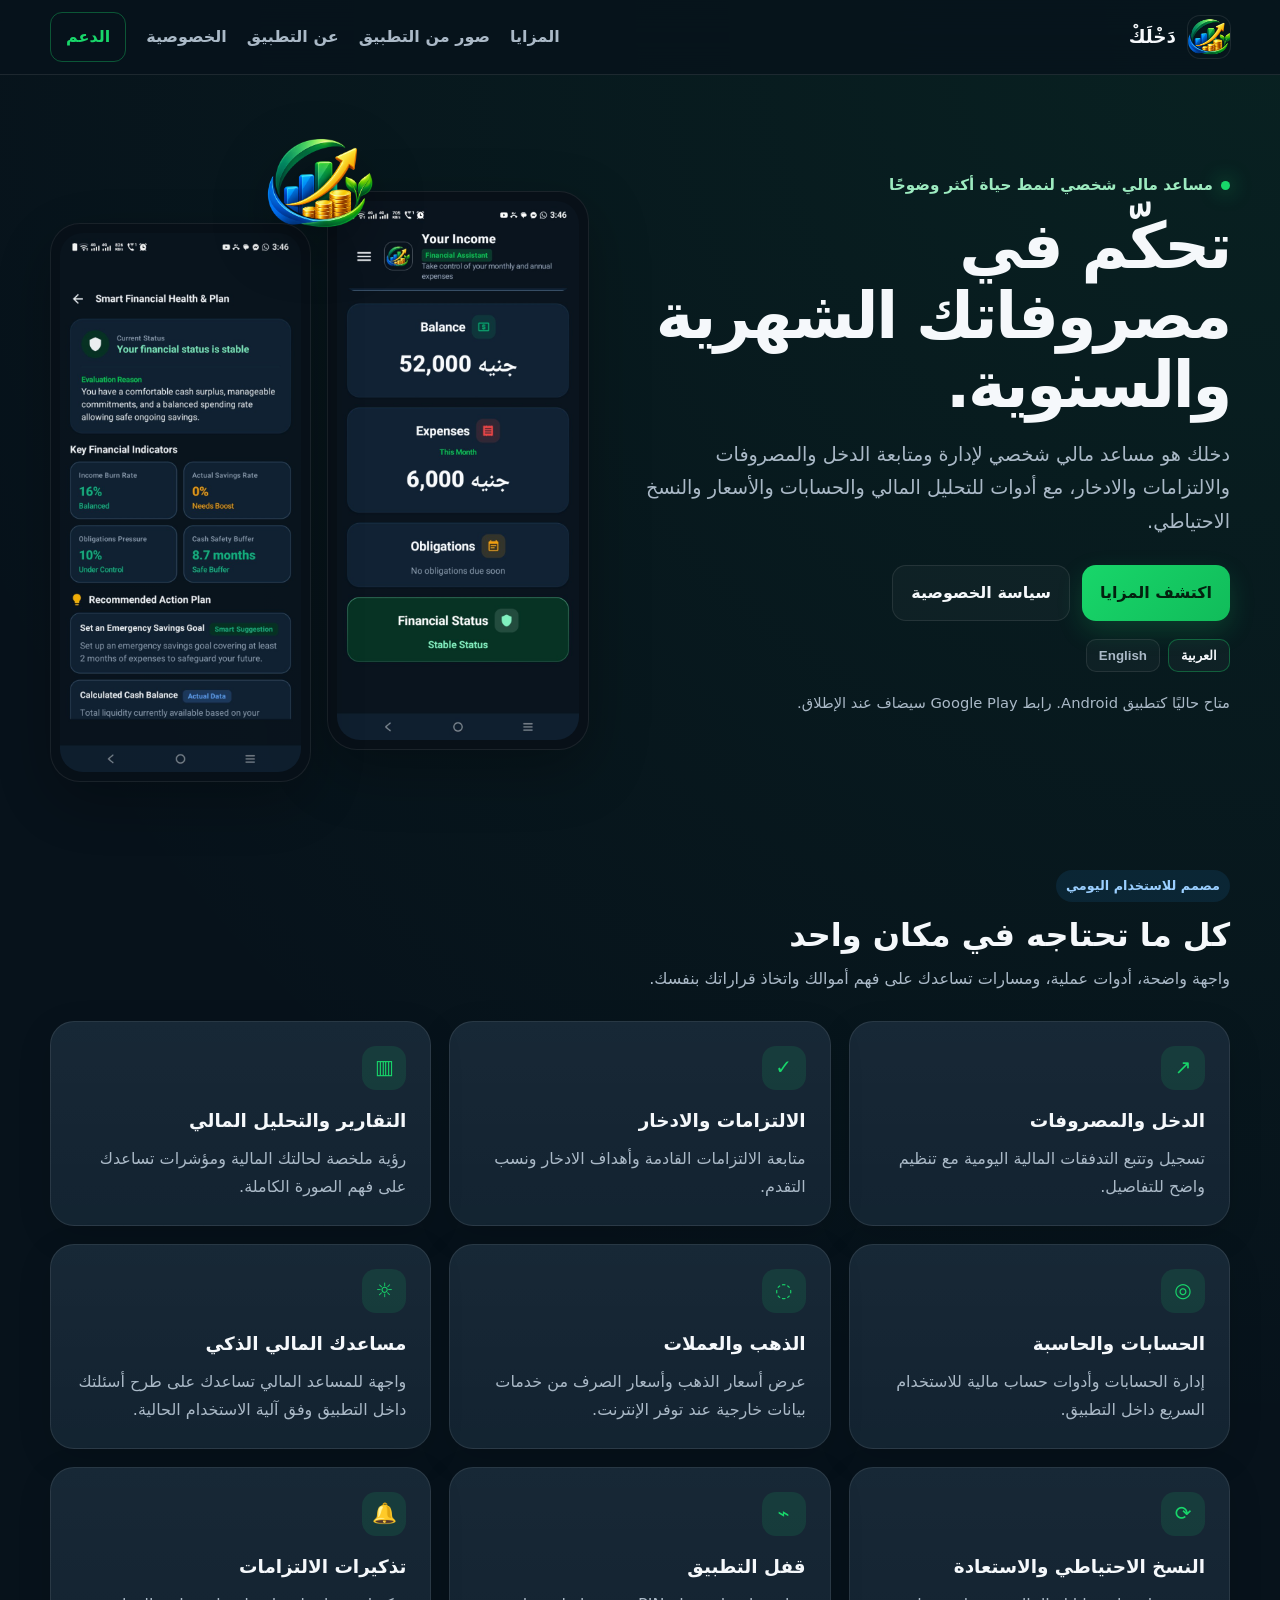
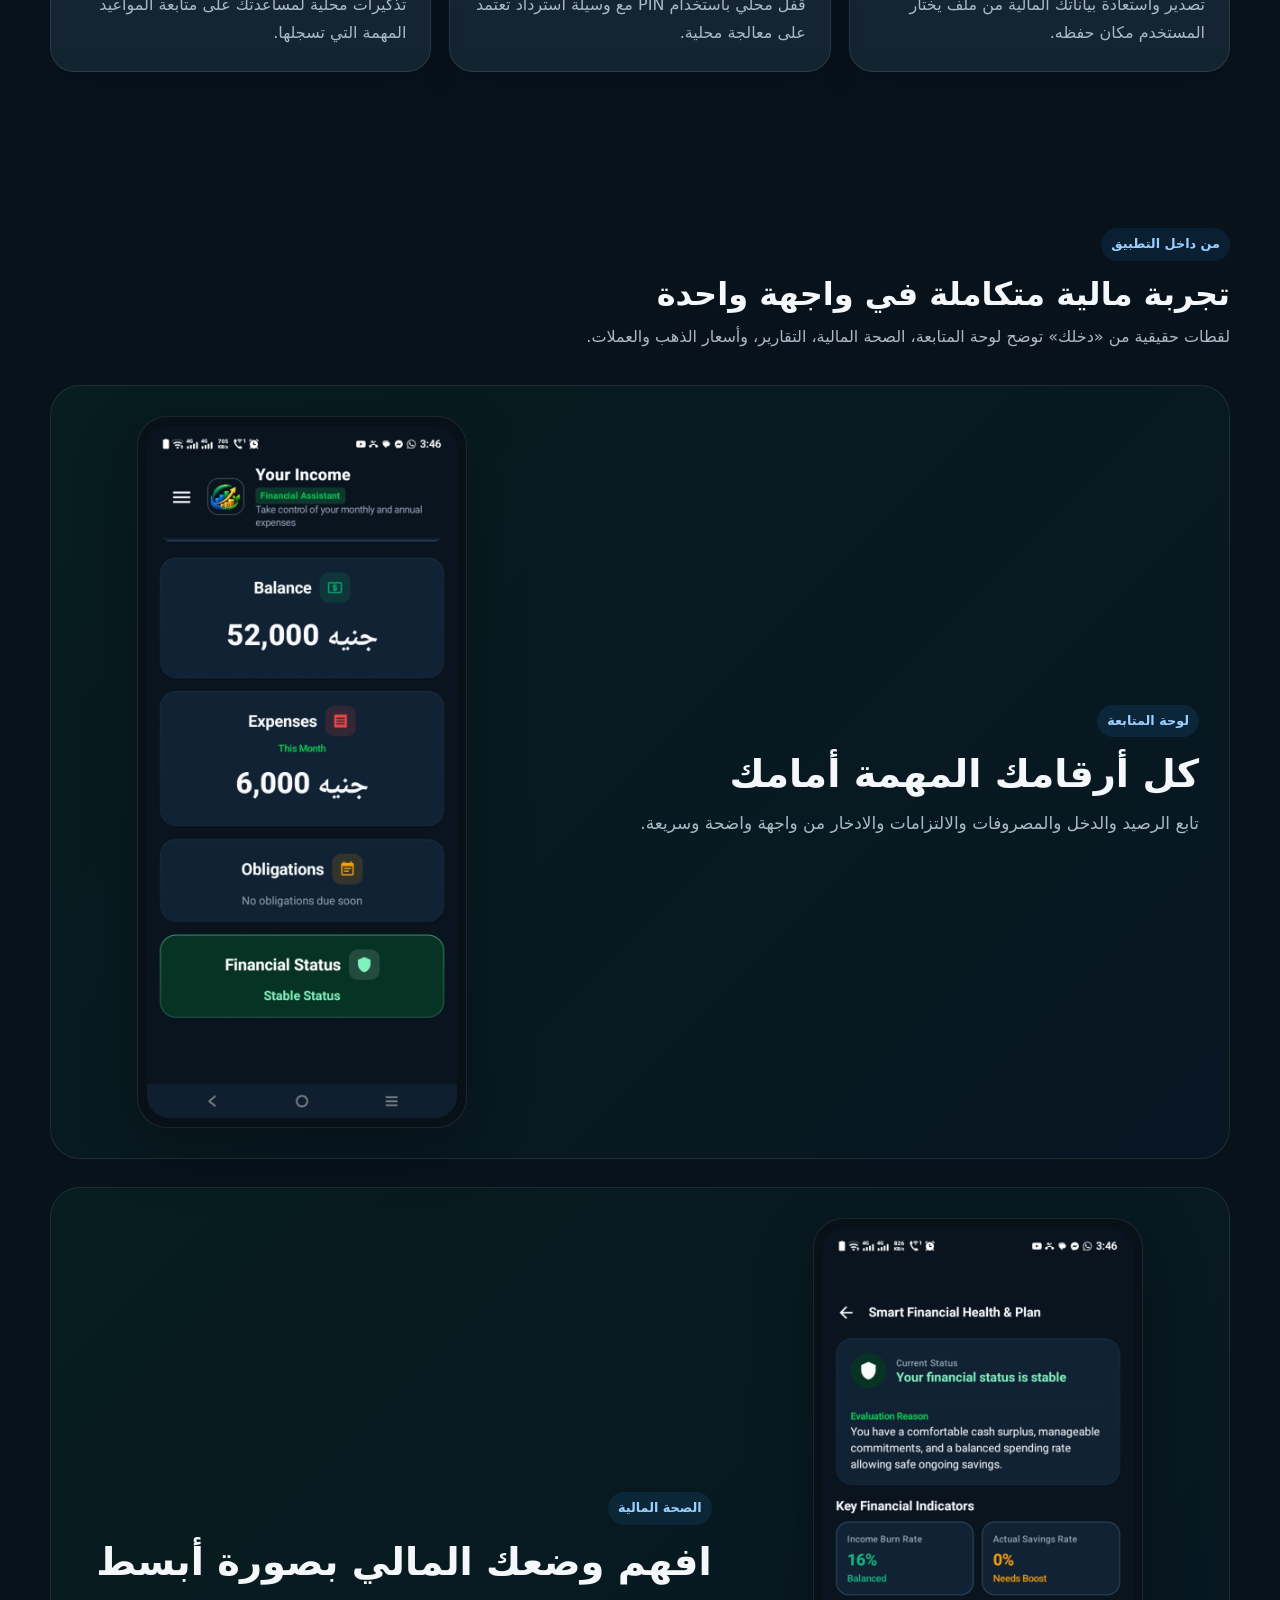
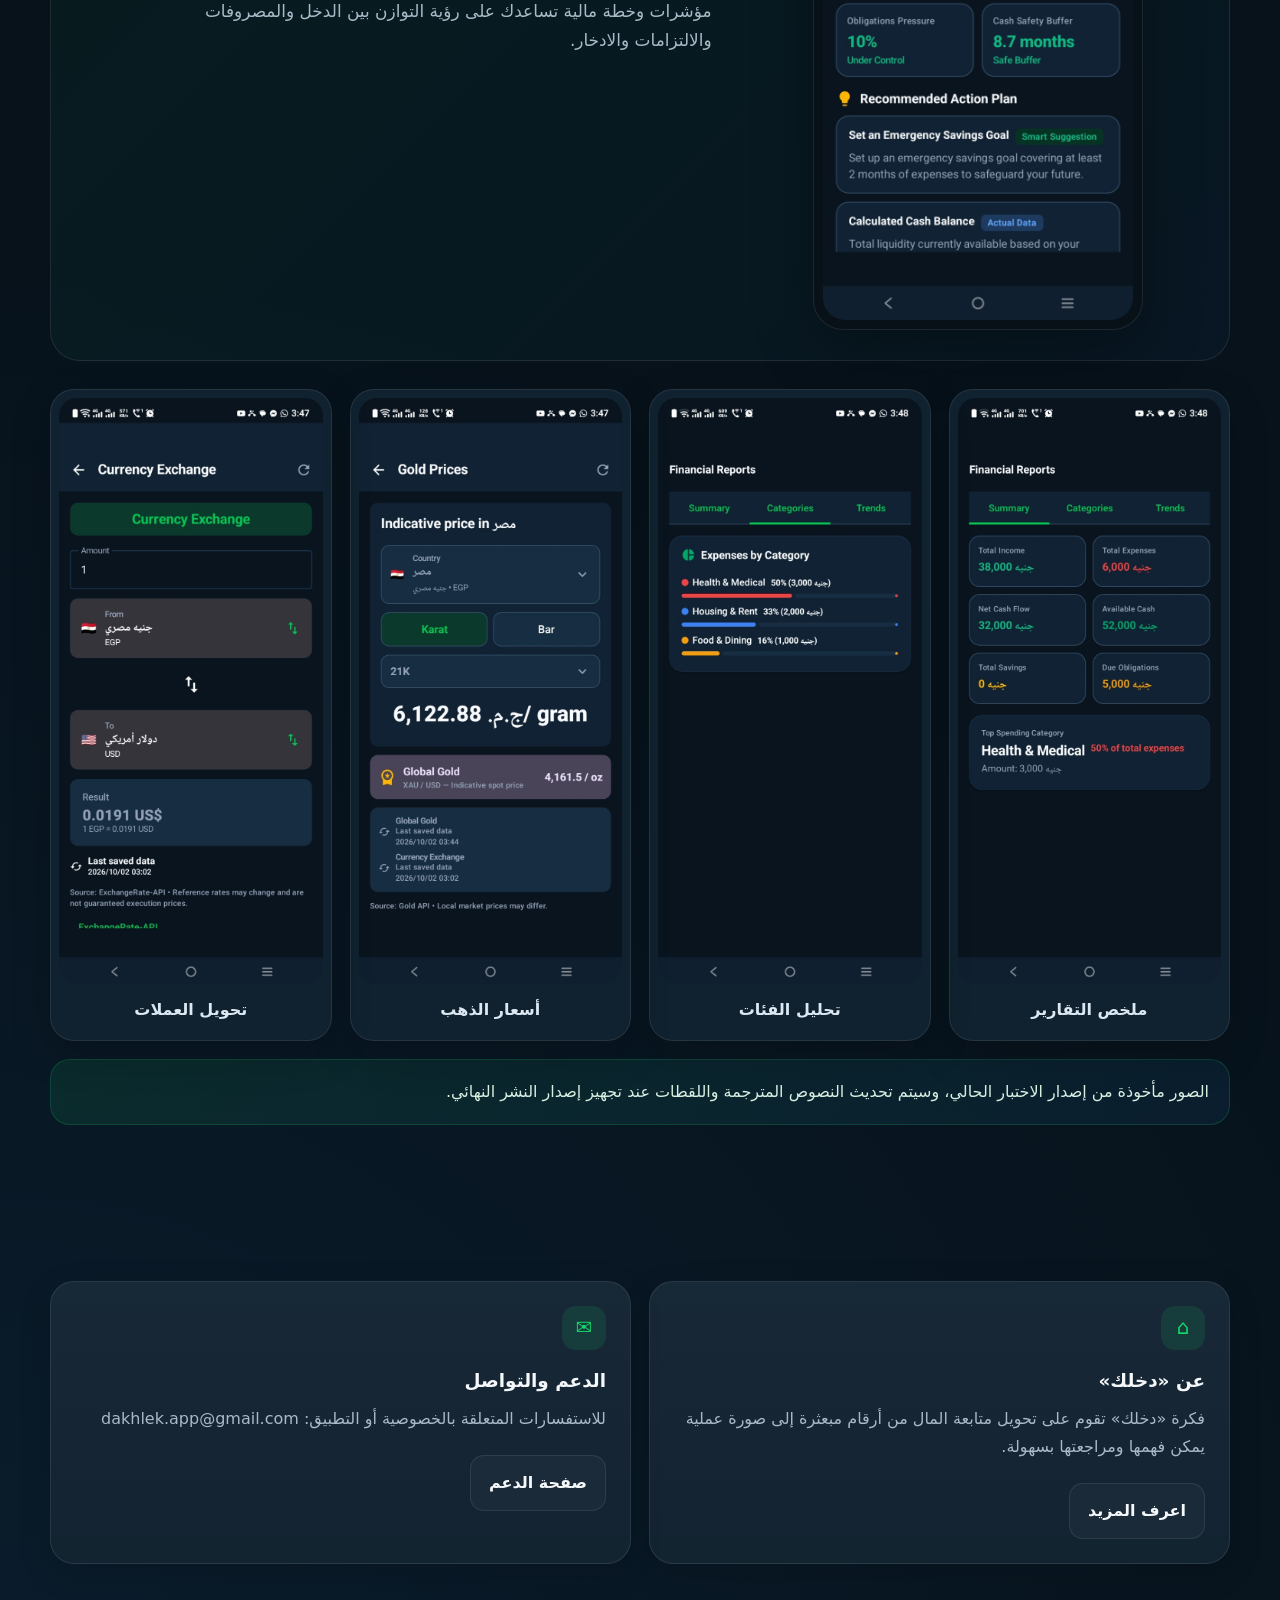
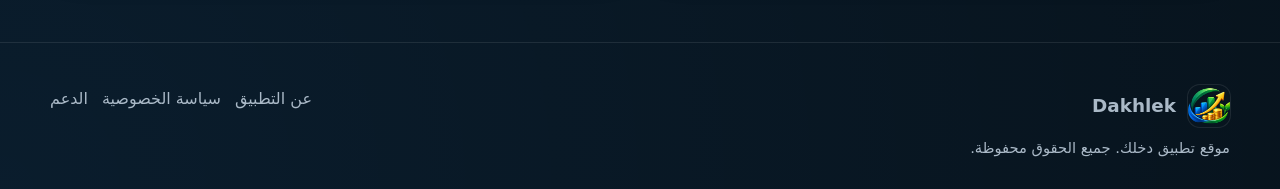
==== index.html @ 6d38b098 "Add files via upload" ====
<!doctype html>
<html lang="ar" dir="rtl">
<head>
<meta charset="utf-8">
<meta name="viewport" content="width=device-width, initial-scale=1">
<meta name="description" content="دخلك — مساعد مالي شخصي لإدارة الدخل والمصروفات والالتزامات والادخار والمتابعة المالية.">
<title>دخلك | إدارة مصروفاتك ودخلك بوضوح</title>
<link rel="stylesheet" href="styles.css">
</head>
<body>
<header class="nav">
  <div class="container nav-inner">
    <a class="brand" href="index.html"><img src="assets/logo.png" alt="شعار دخلك"><span>دَخْلَكْ</span></a>
    <nav class="nav-links">
      <a href="#features"><span data-lang="ar">المزايا</span><span data-lang="en" hidden>Features</span></a>
      <a href="#screens"><span data-lang="ar">صور من التطبيق</span><span data-lang="en" hidden>Screenshots</span></a>
      <a href="about.html"><span data-lang="ar">عن التطبيق</span><span data-lang="en" hidden>About</span></a>
      <a href="privacy.html"><span data-lang="ar">الخصوصية</span><span data-lang="en" hidden>Privacy</span></a>
      <a href="support.html" class="nav-cta"><span data-lang="ar">الدعم</span><span data-lang="en" hidden>Support</span></a>
    </nav>
  </div>
</header>

<main>
<section class="hero">
  <div class="container hero-grid">
    <div>
      <div class="eyebrow"><span class="dot"></span><span data-lang="ar">مساعد مالي شخصي لنمط حياة أكثر وضوحًا</span><span data-lang="en" hidden>Personal finance for clearer everyday decisions</span></div>
      <h1 data-lang="ar">تحكّم في مصروفاتك الشهرية والسنوية.</h1>
      <h1 data-lang="en" hidden>Take control of your income and spending.</h1>
      <p class="lead" data-lang="ar">دخلك هو مساعد مالي شخصي لإدارة ومتابعة الدخل والمصروفات والالتزامات والادخار، مع أدوات للتحليل المالي والحسابات والأسعار والنسخ الاحتياطي.</p>
      <p class="lead" data-lang="en" hidden>Dakhlek is a personal finance companion for managing income, expenses, obligations and savings, with financial insights, calculators, market data and backup tools.</p>
      <div class="actions">
        <a class="btn btn-primary" href="#features"><span data-lang="ar">اكتشف المزايا</span><span data-lang="en" hidden>Explore features</span></a>
        <a class="btn btn-ghost" href="privacy.html"><span data-lang="ar">سياسة الخصوصية</span><span data-lang="en" hidden>Privacy Policy</span></a>
      </div>
      <div class="lang-switch" aria-label="Language switcher">
        <button class="lang-btn" data-set-lang="ar" onclick="setLang('ar')">العربية</button>
        <button class="lang-btn" data-set-lang="en" onclick="setLang('en')">English</button>
      </div>
      <p class="small" style="margin-top:18px"><span data-lang="ar">متاح حاليًا كتطبيق Android. رابط Google Play سيضاف عند الإطلاق.</span><span data-lang="en" hidden>Available as an Android app. The Google Play link will be added at launch.</span></p>
    </div>
    <div class="hero-visual hero-showcase" aria-label="لقطات من التطبيق">
      <div class="hero-logo-mark"><img src="assets/logo.png" alt="شعار تطبيق دخلك"></div>
      <div class="phone phone-main"><img src="assets/dashboard.jpg" alt="الواجهة الرئيسية لتطبيق دخلك"></div>
      <div class="phone small"><img src="assets/financial-health.jpg" alt="الصحة والخطة المالية الذكية في تطبيق دخلك"></div>
    </div>
  </div>
</section>

<section class="section" id="features">
  <div class="container">
    <span class="tag"><span data-lang="ar">مصمم للاستخدام اليومي</span><span data-lang="en" hidden>Built for everyday use</span></span>
    <h2 class="section-title" style="margin-top:14px"><span data-lang="ar">كل ما تحتاجه في مكان واحد</span><span data-lang="en" hidden>Everything you need in one place</span></h2>
    <p class="section-lead"><span data-lang="ar">واجهة واضحة، أدوات عملية، ومسارات تساعدك على فهم أموالك واتخاذ قراراتك بنفسك.</span><span data-lang="en" hidden>A clear interface and practical tools that help you understand your finances and make your own decisions.</span></p>
    <div class="grid-3">
      <article class="card"><div class="icon">↗</div><h3><span data-lang="ar">الدخل والمصروفات</span><span data-lang="en" hidden>Income & expenses</span></h3><p><span data-lang="ar">تسجيل وتتبع التدفقات المالية اليومية مع تنظيم واضح للتفاصيل.</span><span data-lang="en" hidden>Track daily inflows and outflows with clear, structured details.</span></p></article>
      <article class="card"><div class="icon">✓</div><h3><span data-lang="ar">الالتزامات والادخار</span><span data-lang="en" hidden>Obligations & savings</span></h3><p><span data-lang="ar">متابعة الالتزامات القادمة وأهداف الادخار ونسب التقدم.</span><span data-lang="en" hidden>Monitor upcoming obligations and savings goals with progress tracking.</span></p></article>
      <article class="card"><div class="icon">▥</div><h3><span data-lang="ar">التقارير والتحليل المالي</span><span data-lang="en" hidden>Reports & financial analysis</span></h3><p><span data-lang="ar">رؤية ملخصة لحالتك المالية ومؤشرات تساعدك على فهم الصورة الكاملة.</span><span data-lang="en" hidden>See a concise view of your financial status and key indicators.</span></p></article>
      <article class="card"><div class="icon">◎</div><h3><span data-lang="ar">الحسابات والحاسبة</span><span data-lang="en" hidden>Accounts & calculator</span></h3><p><span data-lang="ar">إدارة الحسابات وأدوات حساب مالية للاستخدام السريع داخل التطبيق.</span><span data-lang="en" hidden>Manage accounts and use practical financial calculators inside the app.</span></p></article>
      <article class="card"><div class="icon">◌</div><h3><span data-lang="ar">الذهب والعملات</span><span data-lang="en" hidden>Gold & currencies</span></h3><p><span data-lang="ar">عرض أسعار الذهب وأسعار الصرف من خدمات بيانات خارجية عند توفر الإنترنت.</span><span data-lang="en" hidden>View gold prices and exchange rates from external market-data services when online.</span></p></article>
      <article class="card"><div class="icon">☼</div><h3><span data-lang="ar">مساعدك المالي الذكي</span><span data-lang="en" hidden>Financial coach</span></h3><p><span data-lang="ar">واجهة للمساعد المالي تساعدك على طرح أسئلتك داخل التطبيق وفق آلية الاستخدام الحالية.</span><span data-lang="en" hidden>A dedicated financial-assistant interface for asking questions within the app.</span></p></article>
      <article class="card"><div class="icon">⟳</div><h3><span data-lang="ar">النسخ الاحتياطي والاستعادة</span><span data-lang="en" hidden>Backup & restore</span></h3><p><span data-lang="ar">تصدير واستعادة بياناتك المالية من ملف يختار المستخدم مكان حفظه.</span><span data-lang="en" hidden>Export and restore your financial data from a user-selected backup file.</span></p></article>
      <article class="card"><div class="icon">⌁</div><h3><span data-lang="ar">قفل التطبيق</span><span data-lang="en" hidden>App lock</span></h3><p><span data-lang="ar">قفل محلي باستخدام PIN مع وسيلة استرداد تعتمد على معالجة محلية.</span><span data-lang="en" hidden>Local PIN protection with locally processed recovery information.</span></p></article>
      <article class="card"><div class="icon">🔔</div><h3><span data-lang="ar">تذكيرات الالتزامات</span><span data-lang="en" hidden>Obligation reminders</span></h3><p><span data-lang="ar">تذكيرات محلية لمساعدتك على متابعة المواعيد المهمة التي تسجلها.</span><span data-lang="en" hidden>Local reminders for important dates you enter.</span></p></article>
    </div>
  </div>
</section>

<section class="section" id="screens">
  <div class="container">
    <span class="tag"><span data-lang="ar">من داخل التطبيق</span><span data-lang="en" hidden>Inside the app</span></span>
    <h2 class="section-title" style="margin-top:14px"><span data-lang="ar">تجربة مالية متكاملة في واجهة واحدة</span><span data-lang="en" hidden>A complete financial experience in one app</span></h2>
    <p class="section-lead"><span data-lang="ar">لقطات حقيقية من «دخلك» توضح لوحة المتابعة، الصحة المالية، التقارير، وأسعار الذهب والعملات.</span><span data-lang="en" hidden>Real Dakhlek screenshots showing the dashboard, financial health, reports, gold prices and currency exchange.</span></p>

    <div class="feature-showcase">
      <article class="showcase-row">
        <div class="showcase-copy"><span class="tag"><span data-lang="ar">لوحة المتابعة</span><span data-lang="en" hidden>Dashboard</span></span><h3><span data-lang="ar">كل أرقامك المهمة أمامك</span><span data-lang="en" hidden>Your key numbers at a glance</span></h3><p><span data-lang="ar">تابع الرصيد والدخل والمصروفات والالتزامات والادخار من واجهة واضحة وسريعة.</span><span data-lang="en" hidden>Track balance, income, expenses, obligations and savings from a clear, fast dashboard.</span></p></div>
        <figure class="app-shot"><img src="assets/dashboard.jpg" alt="لوحة المتابعة في تطبيق دخلك" loading="lazy"></figure>
      </article>

      <article class="showcase-row reverse">
        <div class="showcase-copy"><span class="tag"><span data-lang="ar">الصحة المالية</span><span data-lang="en" hidden>Financial health</span></span><h3><span data-lang="ar">افهم وضعك المالي بصورة أبسط</span><span data-lang="en" hidden>Understand your financial position</span></h3><p><span data-lang="ar">مؤشرات وخطة مالية تساعدك على رؤية التوازن بين الدخل والمصروفات والالتزامات والادخار.</span><span data-lang="en" hidden>Indicators and a financial plan help you see the balance between income, spending, obligations and savings.</span></p></div>
        <figure class="app-shot"><img src="assets/financial-health.jpg" alt="الصحة والخطة المالية الذكية" loading="lazy"></figure>
      </article>
    </div>

    <div class="screens-grid">
      <figure class="screen-card"><img src="assets/reports-summary.jpg" alt="ملخص التقارير المالية" loading="lazy"><figcaption><span data-lang="ar">ملخص التقارير</span><span data-lang="en" hidden>Reports summary</span></figcaption></figure>
      <figure class="screen-card"><img src="assets/reports-categories.jpg" alt="تحليل المصروفات حسب الفئات" loading="lazy"><figcaption><span data-lang="ar">تحليل الفئات</span><span data-lang="en" hidden>Category analysis</span></figcaption></figure>
      <figure class="screen-card"><img src="assets/gold-prices.jpg" alt="أسعار الذهب داخل تطبيق دخلك" loading="lazy"><figcaption><span data-lang="ar">أسعار الذهب</span><span data-lang="en" hidden>Gold prices</span></figcaption></figure>
      <figure class="screen-card"><img src="assets/currency-exchange.jpg" alt="تحويل العملات داخل تطبيق دخلك" loading="lazy"><figcaption><span data-lang="ar">تحويل العملات</span><span data-lang="en" hidden>Currency exchange</span></figcaption></figure>
    </div>

    <div class="note" style="margin-top:18px"><span data-lang="ar">الصور مأخوذة من إصدار الاختبار الحالي، وسيتم تحديث النصوص المترجمة واللقطات عند تجهيز إصدار النشر النهائي.</span><span data-lang="en" hidden>Screenshots are from the current test build. Translated text and screenshots will be refreshed for the final release.</span></div>
  </div>
</section>

<section class="section">
  <div class="container grid-2">
    <article class="card"><div class="icon">⌂</div><h3><span data-lang="ar">عن «دخلك»</span><span data-lang="en" hidden>About Dakhlek</span></h3><p><span data-lang="ar">فكرة «دخلك» تقوم على تحويل متابعة المال من أرقام مبعثرة إلى صورة عملية يمكن فهمها ومراجعتها بسهولة.</span><span data-lang="en" hidden>Dakhlek is designed to turn scattered financial entries into a practical picture that is easier to understand and review.</span></p><div class="actions"><a class="btn btn-ghost" href="about.html"><span data-lang="ar">اعرف المزيد</span><span data-lang="en" hidden>Learn more</span></a></div></article>
    <article class="card"><div class="icon">✉</div><h3><span data-lang="ar">الدعم والتواصل</span><span data-lang="en" hidden>Support & contact</span></h3><p><span data-lang="ar">للاستفسارات المتعلقة بالخصوصية أو التطبيق: dakhlek.app@gmail.com</span><span data-lang="en" hidden>For app or privacy inquiries: dakhlek.app@gmail.com</span></p><div class="actions"><a class="btn btn-ghost" href="support.html"><span data-lang="ar">صفحة الدعم</span><span data-lang="en" hidden>Support page</span></a></div></article>
  </div>
</section>
</main>

<footer class="footer">
  <div class="container footer-grid">
    <div>
      <div class="brand"><img src="assets/logo.png" alt="شعار دخلك"><span>Dakhlek</span></div>
      <p class="small" style="margin:8px 0 0"><span data-lang="ar">موقع تطبيق دخلك. جميع الحقوق محفوظة.</span><span data-lang="en" hidden>Dakhlek app website. All rights reserved.</span></p>
    </div>
    <div class="footer-links">
      <a href="about.html"><span data-lang="ar">عن التطبيق</span><span data-lang="en" hidden>About</span></a>
      <a href="privacy.html"><span data-lang="ar">سياسة الخصوصية</span><span data-lang="en" hidden>Privacy Policy</span></a>
      <a href="support.html"><span data-lang="ar">الدعم</span><span data-lang="en" hidden>Support</span></a>
    </div>
  </div>
</footer>
<script src="script.js"></script>
</body>
</html>
---- styles.css ----
:root{
  --bg:#07121b;
  --bg-soft:#0d1b27;
  --card:#10212f;
  --card-2:#13293a;
  --text:#f5f8fb;
  --muted:#aab9c7;
  --line:rgba(255,255,255,.09);
  --green:#18d66a;
  --green-dark:#0da451;
  --blue:#2e9cff;
  --shadow:0 20px 60px rgba(0,0,0,.28);
  --radius:24px;
  --max:1180px;
}
*{box-sizing:border-box}
html{scroll-behavior:smooth}
body{margin:0;background:radial-gradient(circle at top right,rgba(24,214,106,.08),transparent 28%),radial-gradient(circle at bottom left,rgba(46,156,255,.08),transparent 30%),var(--bg);color:var(--text);font-family:system-ui,-apple-system,"Segoe UI",Tahoma,Arial,sans-serif;line-height:1.75}
a{color:inherit;text-decoration:none}
img{max-width:100%;display:block}
.container{width:min(var(--max),calc(100% - 40px));margin:auto}
.nav{position:sticky;top:0;z-index:30;backdrop-filter:blur(18px);background:rgba(7,18,27,.78);border-bottom:1px solid var(--line)}
.nav-inner{height:74px;display:flex;align-items:center;justify-content:space-between;gap:18px}
.brand{display:flex;align-items:center;gap:12px;font-weight:800}
.brand img{width:42px;height:42px;border-radius:12px;object-fit:cover;box-shadow:0 0 0 1px var(--line)}
.brand span{font-size:1.15rem}
.nav-links{display:flex;align-items:center;gap:20px;color:var(--muted);font-weight:650}
.nav-links a:hover{color:var(--text)}
.nav-cta{padding:10px 15px;border:1px solid rgba(24,214,106,.35);border-radius:12px;color:var(--green);font-weight:800}
.hero{padding:74px 0 40px}
.hero-grid{display:grid;grid-template-columns:1.05fr .95fr;gap:46px;align-items:center}
.eyebrow{display:inline-flex;gap:8px;align-items:center;color:#9debc0;font-weight:800;font-size:.95rem;margin-bottom:14px}
.dot{width:9px;height:9px;background:var(--green);border-radius:50%;box-shadow:0 0 20px rgba(24,214,106,.75)}
h1{font-size:clamp(2.5rem,5vw,4.8rem);line-height:1.08;margin:0 0 18px;letter-spacing:-.035em}
.lead{font-size:1.2rem;color:var(--muted);max-width:680px;margin:0 0 26px}
.actions{display:flex;flex-wrap:wrap;gap:12px;margin-top:22px}
.btn{display:inline-flex;align-items:center;justify-content:center;padding:13px 18px;border-radius:14px;border:1px solid var(--line);font-weight:800}
.btn-primary{background:linear-gradient(135deg,var(--green),#11bc5a);color:#03210f;border:none;box-shadow:0 10px 26px rgba(24,214,106,.18)}
.btn-ghost{background:rgba(255,255,255,.03);color:var(--text)}
.hero-visual{display:grid;grid-template-columns:1fr 1fr;gap:16px;align-items:end}
.phone{background:#081018;border-radius:30px;padding:9px;box-shadow:var(--shadow);border:1px solid rgba(255,255,255,.08)}
.phone img{border-radius:23px;width:100%;height:100%;object-fit:cover}
.phone.small{transform:translateY(40px);opacity:.95}
.section{padding:78px 0}
.section-title{font-size:2rem;line-height:1.2;margin:0 0 10px}
.section-lead{color:var(--muted);max-width:760px;margin:0 0 28px}
.grid-3{display:grid;grid-template-columns:repeat(3,1fr);gap:18px}
.grid-2{display:grid;grid-template-columns:repeat(2,1fr);gap:18px}
.card{background:linear-gradient(180deg,rgba(255,255,255,.03),rgba(255,255,255,.01)),var(--card);border:1px solid var(--line);border-radius:var(--radius);padding:24px;box-shadow:0 10px 35px rgba(0,0,0,.12)}
.card h3{margin:0 0 8px;font-size:1.15rem}
.card p{margin:0;color:var(--muted)}
.icon{width:44px;height:44px;border-radius:14px;display:grid;place-items:center;background:rgba(24,214,106,.12);color:var(--green);font-size:1.25rem;margin-bottom:15px}
.tag{display:inline-block;padding:5px 10px;border-radius:999px;background:rgba(46,156,255,.1);color:#9bcfff;font-size:.8rem;font-weight:800}
.gallery{display:grid;grid-template-columns:1.1fr .9fr;gap:18px}
.shot{background:#09121a;border-radius:28px;border:1px solid var(--line);padding:10px;box-shadow:var(--shadow)}
.shot img{width:100%;border-radius:22px}
.note{background:linear-gradient(135deg,rgba(24,214,106,.10),rgba(46,156,255,.08));border:1px solid rgba(24,214,106,.18);border-radius:20px;padding:18px 20px;color:#d8efe2}
.footer{padding:42px 0 28px;border-top:1px solid var(--line);color:var(--muted)}
.footer-grid{display:flex;justify-content:space-between;gap:20px;align-items:flex-start}
.footer-links{display:flex;flex-wrap:wrap;gap:14px}
.footer-links a:hover{color:var(--text)}
.lang-switch{display:flex;gap:8px;margin-top:18px}
.lang-btn{cursor:pointer;padding:8px 12px;border-radius:10px;background:rgba(255,255,255,.03);border:1px solid var(--line);color:var(--muted);font-weight:800}
.lang-btn.active{color:var(--text);border-color:rgba(24,214,106,.35)}
[hidden]{display:none!important}
.article{max-width:920px;margin:0 auto;padding:72px 0}
.article h1{font-size:clamp(2.2rem,4vw,3.4rem)}
.article h2{margin-top:38px;font-size:1.45rem}
.article h3{margin-top:28px}
.article p,.article li{color:#d2dde7}
.article .meta{color:var(--muted)}
.article ul{padding-right:22px}
.article a{color:#8adfb0;text-decoration:underline;text-underline-offset:3px}
.kicker{color:#9debc0;font-weight:800}
.faq details{border-bottom:1px solid var(--line);padding:16px 0}
.faq summary{cursor:pointer;font-weight:800}
.small{font-size:.92rem;color:var(--muted)}
@media(max-width:900px){
  .hero-grid,.gallery,.grid-2{grid-template-columns:1fr}
  .hero-visual{max-width:620px;margin:auto}
  .grid-3{grid-template-columns:1fr 1fr}
  .nav-links{display:none}
}
@media(max-width:600px){
  .container{width:min(var(--max),calc(100% - 24px))}
  .hero{padding-top:48px}
  .grid-3{grid-template-columns:1fr}
  .hero-visual{grid-template-columns:1fr 1fr;gap:10px}
  .phone.small{transform:translateY(18px)}
  .footer-grid{flex-direction:column}
}

/* Website showcase refresh — real Dakhlek screenshots */
.hero-showcase{position:relative;padding:34px 0 10px}
.hero-logo-mark{position:absolute;top:-18px;right:50%;transform:translateX(50%);z-index:4;width:118px;filter:drop-shadow(0 18px 28px rgba(0,0,0,.32))}
.hero-logo-mark img{width:100%;height:auto}
.phone-main{transform:translateY(8px)}
.feature-showcase{display:grid;gap:28px;margin-top:34px}
.showcase-row{display:grid;grid-template-columns:1fr .7fr;align-items:center;gap:46px;padding:30px;background:linear-gradient(135deg,rgba(24,214,106,.055),rgba(46,156,255,.035));border:1px solid var(--line);border-radius:30px}
.showcase-row.reverse{grid-template-columns:.7fr 1fr}
.showcase-row.reverse .showcase-copy{order:2}
.showcase-row.reverse .app-shot{order:1}
.showcase-copy h3{font-size:clamp(1.65rem,3vw,2.5rem);line-height:1.2;margin:14px 0 12px}
.showcase-copy p{color:var(--muted);font-size:1.06rem;margin:0;max-width:580px}
.app-shot{margin:0;justify-self:center;width:min(100%,330px);background:#081018;padding:9px;border:1px solid var(--line);border-radius:30px;box-shadow:var(--shadow)}
.app-shot img{border-radius:22px;width:100%;height:auto}
.screens-grid{display:grid;grid-template-columns:repeat(4,1fr);gap:18px;margin-top:28px}
.screen-card{margin:0;background:var(--card);border:1px solid var(--line);border-radius:24px;padding:8px;overflow:hidden;box-shadow:0 14px 40px rgba(0,0,0,.18)}
.screen-card img{width:100%;border-radius:18px;aspect-ratio:9/20;object-fit:cover;object-position:top}
.screen-card figcaption{text-align:center;padding:12px 8px 8px;font-weight:800;color:#dce8f1}
@media(max-width:900px){
  .showcase-row,.showcase-row.reverse{grid-template-columns:1fr;gap:26px}
  .showcase-row.reverse .showcase-copy,.showcase-row.reverse .app-shot{order:initial}
  .screens-grid{grid-template-columns:repeat(2,1fr)}
  .hero-logo-mark{width:92px;top:-8px}
}
@media(max-width:600px){
  .showcase-row{padding:20px;border-radius:24px}
  .screens-grid{grid-template-columns:repeat(2,1fr);gap:10px}
  .screen-card{border-radius:18px;padding:6px}
  .screen-card img{border-radius:13px}
  .screen-card figcaption{font-size:.86rem;padding:9px 4px 5px}
  .hero-logo-mark{width:78px}
}
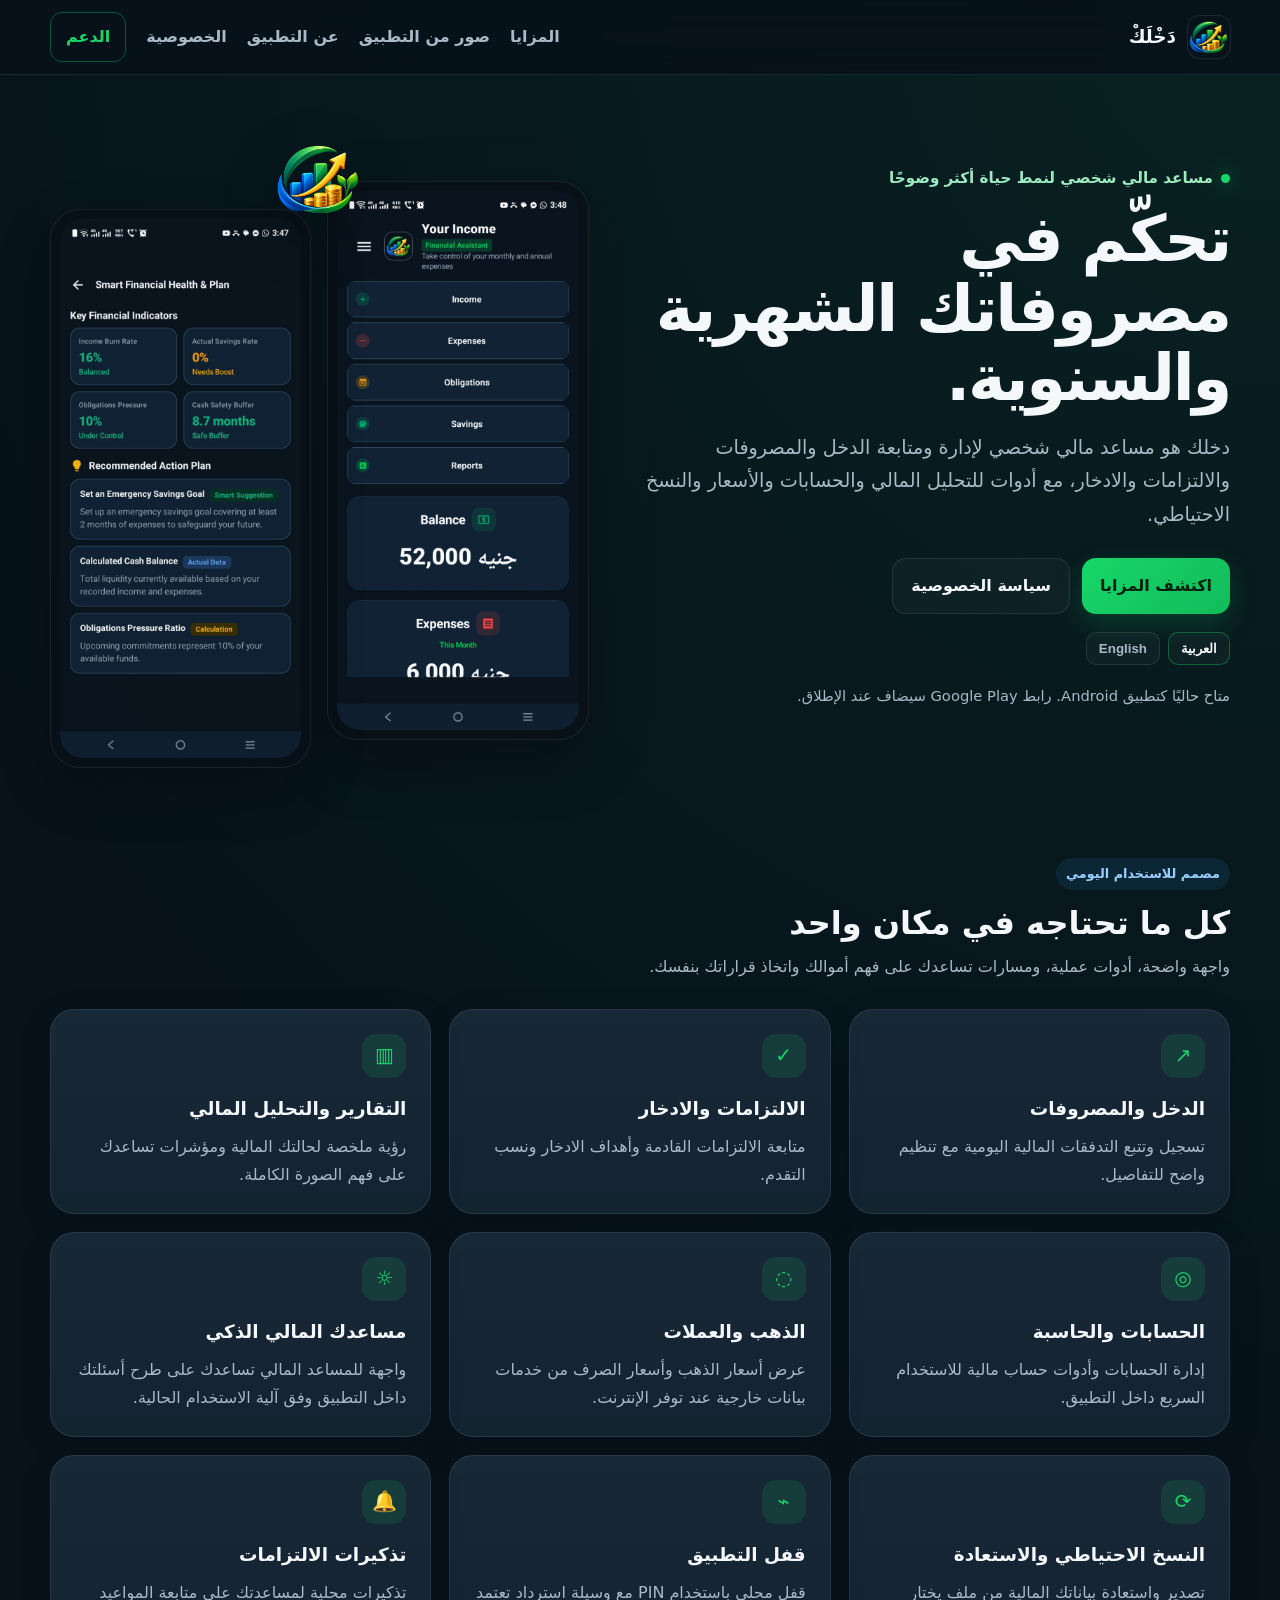
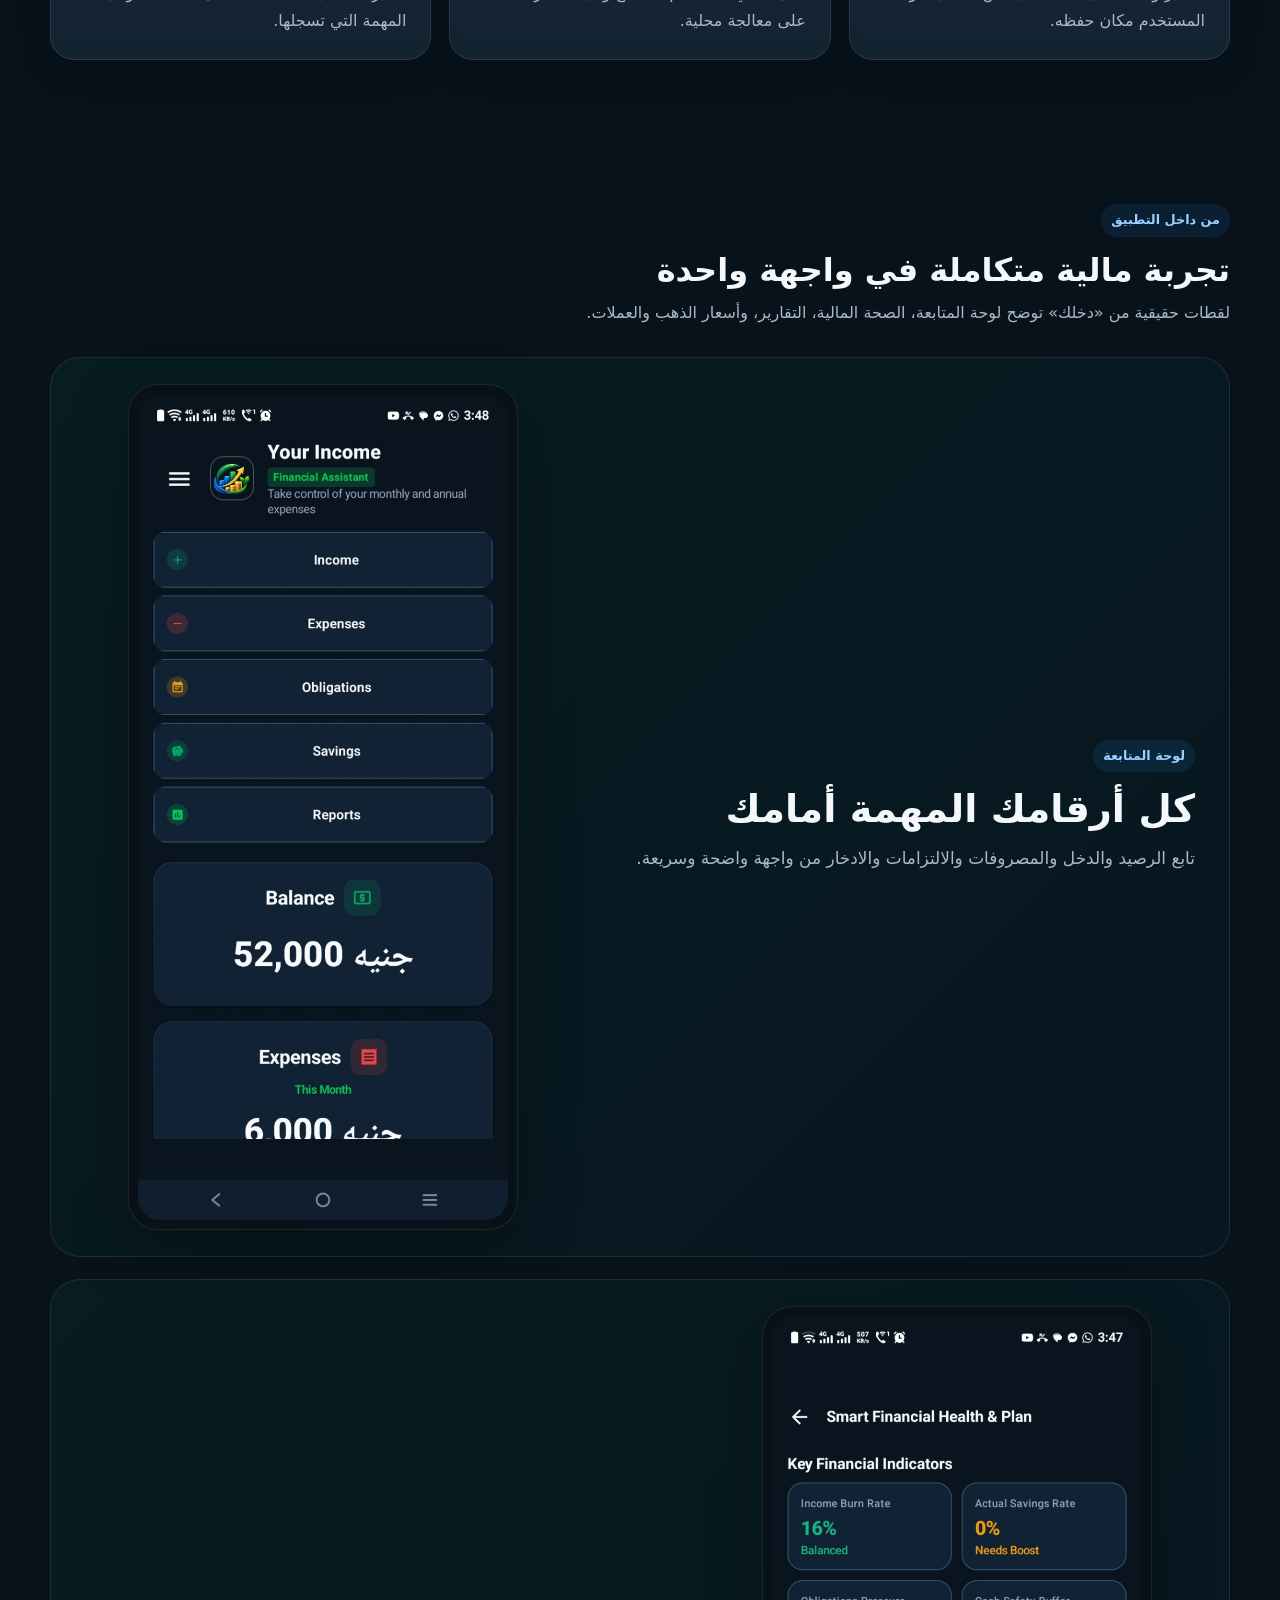
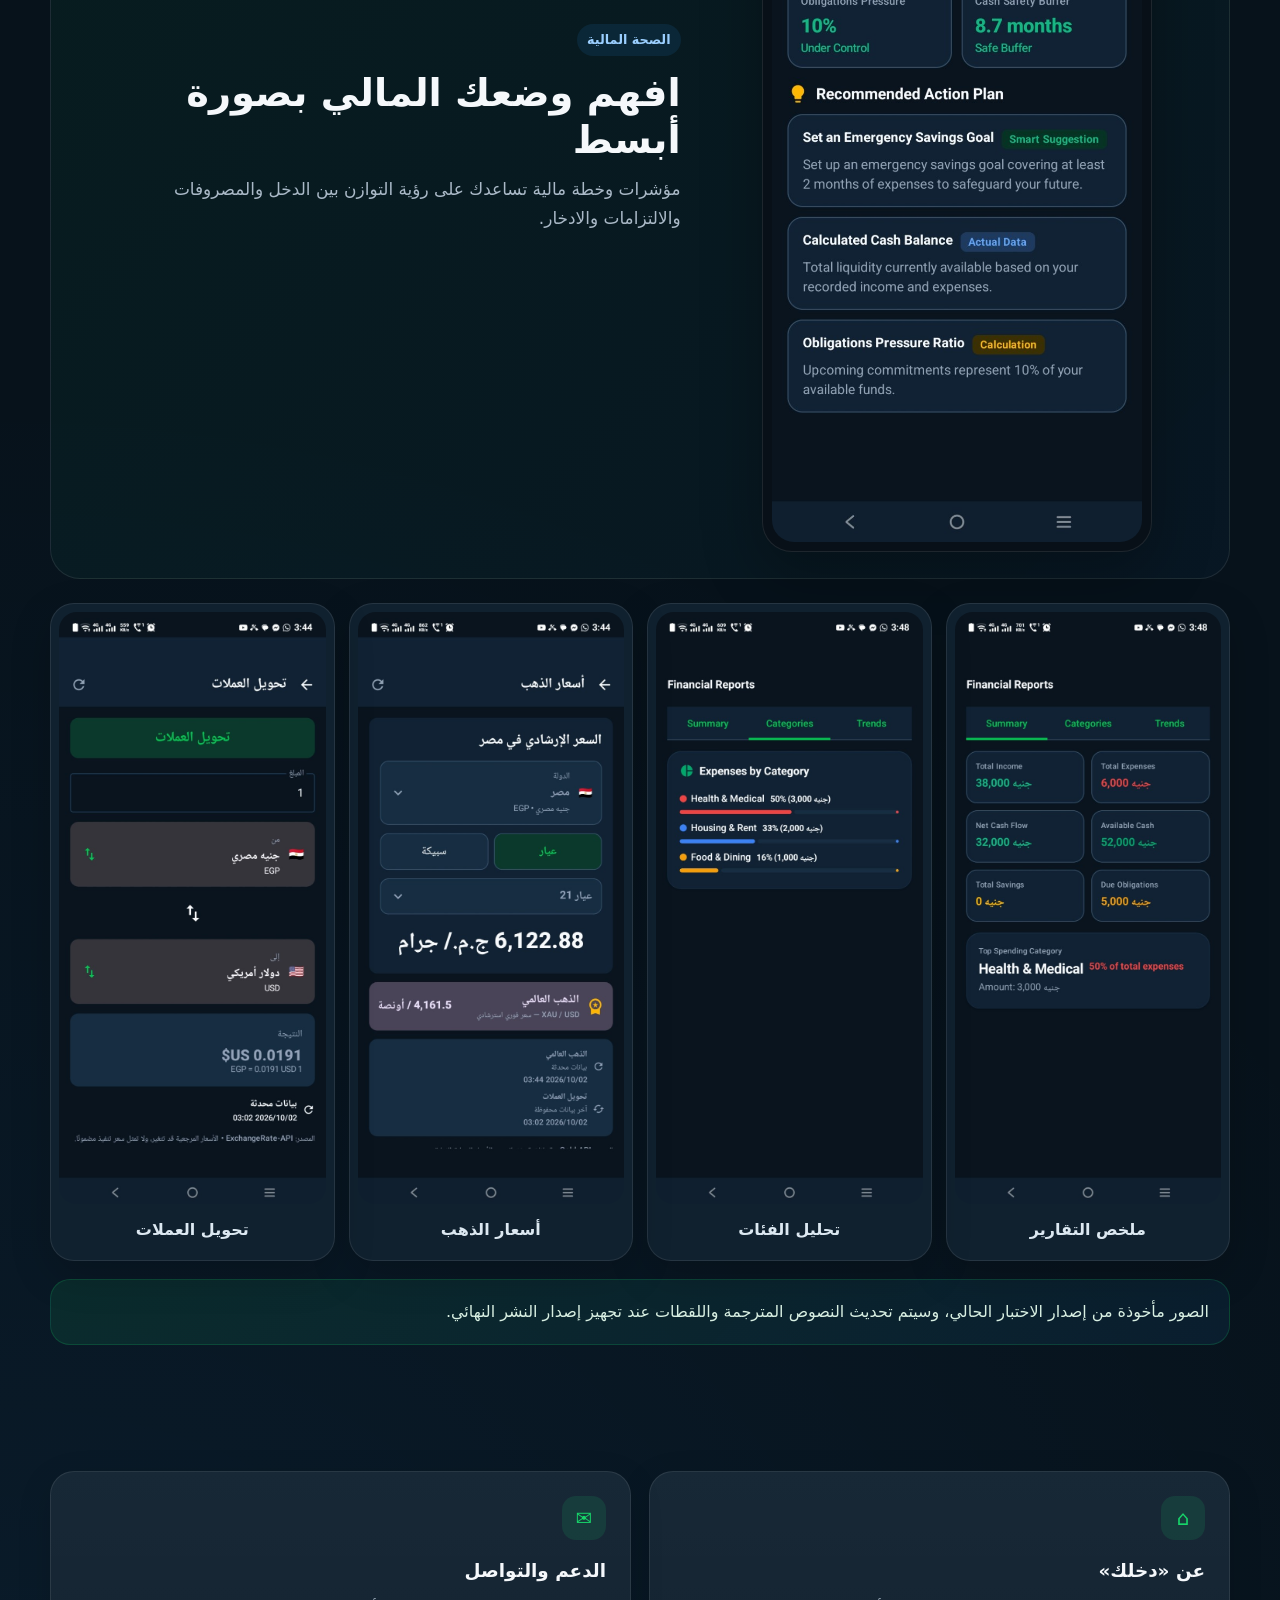
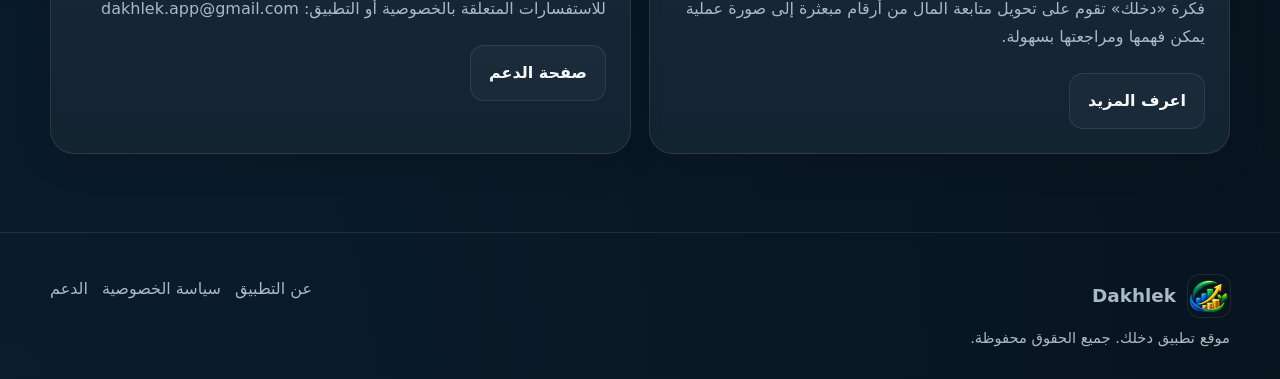
==== commit cfeca6b1: "Update Dakhlek website - final polish" ====
--- a/index.html
+++ b/index.html
@@ -4,14 +4,17 @@
 <meta charset="utf-8">
 <meta name="viewport" content="width=device-width, initial-scale=1">
 <meta name="description" content="دخلك — مساعد مالي شخصي لإدارة الدخل والمصروفات والالتزامات والادخار والمتابعة المالية.">
+<meta name="theme-color" content="#07121b">
 <title>دخلك | إدارة مصروفاتك ودخلك بوضوح</title>
+<link rel="icon" href="assets/logo.png">
 <link rel="stylesheet" href="styles.css">
 </head>
 <body>
 <header class="nav">
   <div class="container nav-inner">
     <a class="brand" href="index.html"><img src="assets/logo.png" alt="شعار دخلك"><span>دَخْلَكْ</span></a>
-    <nav class="nav-links">
+    <button class="menu-toggle" type="button" aria-label="فتح القائمة" aria-expanded="false" aria-controls="site-menu">☰</button>
+    <nav class="nav-links" id="site-menu">
       <a href="#features"><span data-lang="ar">المزايا</span><span data-lang="en" hidden>Features</span></a>
       <a href="#screens"><span data-lang="ar">صور من التطبيق</span><span data-lang="en" hidden>Screenshots</span></a>
       <a href="about.html"><span data-lang="ar">عن التطبيق</span><span data-lang="en" hidden>About</span></a>
@@ -20,7 +23,6 @@
     </nav>
   </div>
 </header>
-
 <main>
 <section class="hero">
   <div class="container hero-grid">
@@ -47,11 +49,10 @@
     </div>
   </div>
 </section>
-
 <section class="section" id="features">
   <div class="container">
     <span class="tag"><span data-lang="ar">مصمم للاستخدام اليومي</span><span data-lang="en" hidden>Built for everyday use</span></span>
-    <h2 class="section-title" style="margin-top:14px"><span data-lang="ar">كل ما تحتاجه في مكان واحد</span><span data-lang="en" hidden>Everything you need in one place</span></h2>
+    <h2 class="section-title"><span data-lang="ar">كل ما تحتاجه في مكان واحد</span><span data-lang="en" hidden>Everything you need in one place</span></h2>
     <p class="section-lead"><span data-lang="ar">واجهة واضحة، أدوات عملية، ومسارات تساعدك على فهم أموالك واتخاذ قراراتك بنفسك.</span><span data-lang="en" hidden>A clear interface and practical tools that help you understand your finances and make your own decisions.</span></p>
     <div class="grid-3">
       <article class="card"><div class="icon">↗</div><h3><span data-lang="ar">الدخل والمصروفات</span><span data-lang="en" hidden>Income & expenses</span></h3><p><span data-lang="ar">تسجيل وتتبع التدفقات المالية اليومية مع تنظيم واضح للتفاصيل.</span><span data-lang="en" hidden>Track daily inflows and outflows with clear, structured details.</span></p></article>
@@ -66,55 +67,41 @@
     </div>
   </div>
 </section>
-
 <section class="section" id="screens">
   <div class="container">
     <span class="tag"><span data-lang="ar">من داخل التطبيق</span><span data-lang="en" hidden>Inside the app</span></span>
-    <h2 class="section-title" style="margin-top:14px"><span data-lang="ar">تجربة مالية متكاملة في واجهة واحدة</span><span data-lang="en" hidden>A complete financial experience in one app</span></h2>
+    <h2 class="section-title"><span data-lang="ar">تجربة مالية متكاملة في واجهة واحدة</span><span data-lang="en" hidden>A complete financial experience in one app</span></h2>
     <p class="section-lead"><span data-lang="ar">لقطات حقيقية من «دخلك» توضح لوحة المتابعة، الصحة المالية، التقارير، وأسعار الذهب والعملات.</span><span data-lang="en" hidden>Real Dakhlek screenshots showing the dashboard, financial health, reports, gold prices and currency exchange.</span></p>
-
     <div class="feature-showcase">
       <article class="showcase-row">
         <div class="showcase-copy"><span class="tag"><span data-lang="ar">لوحة المتابعة</span><span data-lang="en" hidden>Dashboard</span></span><h3><span data-lang="ar">كل أرقامك المهمة أمامك</span><span data-lang="en" hidden>Your key numbers at a glance</span></h3><p><span data-lang="ar">تابع الرصيد والدخل والمصروفات والالتزامات والادخار من واجهة واضحة وسريعة.</span><span data-lang="en" hidden>Track balance, income, expenses, obligations and savings from a clear, fast dashboard.</span></p></div>
         <figure class="app-shot"><img src="assets/dashboard.jpg" alt="لوحة المتابعة في تطبيق دخلك" loading="lazy"></figure>
       </article>
-
       <article class="showcase-row reverse">
         <div class="showcase-copy"><span class="tag"><span data-lang="ar">الصحة المالية</span><span data-lang="en" hidden>Financial health</span></span><h3><span data-lang="ar">افهم وضعك المالي بصورة أبسط</span><span data-lang="en" hidden>Understand your financial position</span></h3><p><span data-lang="ar">مؤشرات وخطة مالية تساعدك على رؤية التوازن بين الدخل والمصروفات والالتزامات والادخار.</span><span data-lang="en" hidden>Indicators and a financial plan help you see the balance between income, spending, obligations and savings.</span></p></div>
         <figure class="app-shot"><img src="assets/financial-health.jpg" alt="الصحة والخطة المالية الذكية" loading="lazy"></figure>
       </article>
     </div>
-
     <div class="screens-grid">
       <figure class="screen-card"><img src="assets/reports-summary.jpg" alt="ملخص التقارير المالية" loading="lazy"><figcaption><span data-lang="ar">ملخص التقارير</span><span data-lang="en" hidden>Reports summary</span></figcaption></figure>
       <figure class="screen-card"><img src="assets/reports-categories.jpg" alt="تحليل المصروفات حسب الفئات" loading="lazy"><figcaption><span data-lang="ar">تحليل الفئات</span><span data-lang="en" hidden>Category analysis</span></figcaption></figure>
       <figure class="screen-card"><img src="assets/gold-prices.jpg" alt="أسعار الذهب داخل تطبيق دخلك" loading="lazy"><figcaption><span data-lang="ar">أسعار الذهب</span><span data-lang="en" hidden>Gold prices</span></figcaption></figure>
       <figure class="screen-card"><img src="assets/currency-exchange.jpg" alt="تحويل العملات داخل تطبيق دخلك" loading="lazy"><figcaption><span data-lang="ar">تحويل العملات</span><span data-lang="en" hidden>Currency exchange</span></figcaption></figure>
     </div>
-
     <div class="note" style="margin-top:18px"><span data-lang="ar">الصور مأخوذة من إصدار الاختبار الحالي، وسيتم تحديث النصوص المترجمة واللقطات عند تجهيز إصدار النشر النهائي.</span><span data-lang="en" hidden>Screenshots are from the current test build. Translated text and screenshots will be refreshed for the final release.</span></div>
   </div>
 </section>
-
-<section class="section">
+<section class="section support-section">
   <div class="container grid-2">
     <article class="card"><div class="icon">⌂</div><h3><span data-lang="ar">عن «دخلك»</span><span data-lang="en" hidden>About Dakhlek</span></h3><p><span data-lang="ar">فكرة «دخلك» تقوم على تحويل متابعة المال من أرقام مبعثرة إلى صورة عملية يمكن فهمها ومراجعتها بسهولة.</span><span data-lang="en" hidden>Dakhlek is designed to turn scattered financial entries into a practical picture that is easier to understand and review.</span></p><div class="actions"><a class="btn btn-ghost" href="about.html"><span data-lang="ar">اعرف المزيد</span><span data-lang="en" hidden>Learn more</span></a></div></article>
     <article class="card"><div class="icon">✉</div><h3><span data-lang="ar">الدعم والتواصل</span><span data-lang="en" hidden>Support & contact</span></h3><p><span data-lang="ar">للاستفسارات المتعلقة بالخصوصية أو التطبيق: dakhlek.app@gmail.com</span><span data-lang="en" hidden>For app or privacy inquiries: dakhlek.app@gmail.com</span></p><div class="actions"><a class="btn btn-ghost" href="support.html"><span data-lang="ar">صفحة الدعم</span><span data-lang="en" hidden>Support page</span></a></div></article>
   </div>
 </section>
 </main>
-
 <footer class="footer">
   <div class="container footer-grid">
-    <div>
-      <div class="brand"><img src="assets/logo.png" alt="شعار دخلك"><span>Dakhlek</span></div>
-      <p class="small" style="margin:8px 0 0"><span data-lang="ar">موقع تطبيق دخلك. جميع الحقوق محفوظة.</span><span data-lang="en" hidden>Dakhlek app website. All rights reserved.</span></p>
-    </div>
-    <div class="footer-links">
-      <a href="about.html"><span data-lang="ar">عن التطبيق</span><span data-lang="en" hidden>About</span></a>
-      <a href="privacy.html"><span data-lang="ar">سياسة الخصوصية</span><span data-lang="en" hidden>Privacy Policy</span></a>
-      <a href="support.html"><span data-lang="ar">الدعم</span><span data-lang="en" hidden>Support</span></a>
-    </div>
+    <div><div class="brand"><img src="assets/logo.png" alt="شعار دخلك"><span>Dakhlek</span></div><p class="small" style="margin:8px 0 0"><span data-lang="ar">موقع تطبيق دخلك. جميع الحقوق محفوظة.</span><span data-lang="en" hidden>Dakhlek app website. All rights reserved.</span></p></div>
+    <div class="footer-links"><a href="about.html"><span data-lang="ar">عن التطبيق</span><span data-lang="en" hidden>About</span></a><a href="privacy.html"><span data-lang="ar">سياسة الخصوصية</span><span data-lang="en" hidden>Privacy Policy</span></a><a href="support.html"><span data-lang="ar">الدعم</span><span data-lang="en" hidden>Support</span></a></div>
   </div>
 </footer>
 <script src="script.js"></script>
--- a/styles.css
+++ b/styles.css
@@ -1,124 +1,24 @@
 :root{
-  --bg:#07121b;
-  --bg-soft:#0d1b27;
-  --card:#10212f;
-  --card-2:#13293a;
-  --text:#f5f8fb;
-  --muted:#aab9c7;
-  --line:rgba(255,255,255,.09);
-  --green:#18d66a;
-  --green-dark:#0da451;
-  --blue:#2e9cff;
-  --shadow:0 20px 60px rgba(0,0,0,.28);
-  --radius:24px;
-  --max:1180px;
+  --bg:#07121b;--bg-soft:#0d1b27;--card:#10212f;--card-2:#13293a;--text:#f5f8fb;--muted:#aab9c7;--line:rgba(255,255,255,.09);--green:#18d66a;--green-dark:#0da451;--blue:#2e9cff;--shadow:0 20px 60px rgba(0,0,0,.28);--radius:24px;--max:1180px
 }
 *{box-sizing:border-box}
-html{scroll-behavior:smooth}
-body{margin:0;background:radial-gradient(circle at top right,rgba(24,214,106,.08),transparent 28%),radial-gradient(circle at bottom left,rgba(46,156,255,.08),transparent 30%),var(--bg);color:var(--text);font-family:system-ui,-apple-system,"Segoe UI",Tahoma,Arial,sans-serif;line-height:1.75}
-a{color:inherit;text-decoration:none}
-img{max-width:100%;display:block}
-.container{width:min(var(--max),calc(100% - 40px));margin:auto}
-.nav{position:sticky;top:0;z-index:30;backdrop-filter:blur(18px);background:rgba(7,18,27,.78);border-bottom:1px solid var(--line)}
-.nav-inner{height:74px;display:flex;align-items:center;justify-content:space-between;gap:18px}
-.brand{display:flex;align-items:center;gap:12px;font-weight:800}
-.brand img{width:42px;height:42px;border-radius:12px;object-fit:cover;box-shadow:0 0 0 1px var(--line)}
-.brand span{font-size:1.15rem}
-.nav-links{display:flex;align-items:center;gap:20px;color:var(--muted);font-weight:650}
-.nav-links a:hover{color:var(--text)}
-.nav-cta{padding:10px 15px;border:1px solid rgba(24,214,106,.35);border-radius:12px;color:var(--green);font-weight:800}
-.hero{padding:74px 0 40px}
-.hero-grid{display:grid;grid-template-columns:1.05fr .95fr;gap:46px;align-items:center}
-.eyebrow{display:inline-flex;gap:8px;align-items:center;color:#9debc0;font-weight:800;font-size:.95rem;margin-bottom:14px}
-.dot{width:9px;height:9px;background:var(--green);border-radius:50%;box-shadow:0 0 20px rgba(24,214,106,.75)}
-h1{font-size:clamp(2.5rem,5vw,4.8rem);line-height:1.08;margin:0 0 18px;letter-spacing:-.035em}
-.lead{font-size:1.2rem;color:var(--muted);max-width:680px;margin:0 0 26px}
-.actions{display:flex;flex-wrap:wrap;gap:12px;margin-top:22px}
-.btn{display:inline-flex;align-items:center;justify-content:center;padding:13px 18px;border-radius:14px;border:1px solid var(--line);font-weight:800}
-.btn-primary{background:linear-gradient(135deg,var(--green),#11bc5a);color:#03210f;border:none;box-shadow:0 10px 26px rgba(24,214,106,.18)}
-.btn-ghost{background:rgba(255,255,255,.03);color:var(--text)}
-.hero-visual{display:grid;grid-template-columns:1fr 1fr;gap:16px;align-items:end}
-.phone{background:#081018;border-radius:30px;padding:9px;box-shadow:var(--shadow);border:1px solid rgba(255,255,255,.08)}
-.phone img{border-radius:23px;width:100%;height:100%;object-fit:cover}
-.phone.small{transform:translateY(40px);opacity:.95}
-.section{padding:78px 0}
-.section-title{font-size:2rem;line-height:1.2;margin:0 0 10px}
-.section-lead{color:var(--muted);max-width:760px;margin:0 0 28px}
-.grid-3{display:grid;grid-template-columns:repeat(3,1fr);gap:18px}
-.grid-2{display:grid;grid-template-columns:repeat(2,1fr);gap:18px}
-.card{background:linear-gradient(180deg,rgba(255,255,255,.03),rgba(255,255,255,.01)),var(--card);border:1px solid var(--line);border-radius:var(--radius);padding:24px;box-shadow:0 10px 35px rgba(0,0,0,.12)}
-.card h3{margin:0 0 8px;font-size:1.15rem}
-.card p{margin:0;color:var(--muted)}
-.icon{width:44px;height:44px;border-radius:14px;display:grid;place-items:center;background:rgba(24,214,106,.12);color:var(--green);font-size:1.25rem;margin-bottom:15px}
-.tag{display:inline-block;padding:5px 10px;border-radius:999px;background:rgba(46,156,255,.1);color:#9bcfff;font-size:.8rem;font-weight:800}
-.gallery{display:grid;grid-template-columns:1.1fr .9fr;gap:18px}
-.shot{background:#09121a;border-radius:28px;border:1px solid var(--line);padding:10px;box-shadow:var(--shadow)}
-.shot img{width:100%;border-radius:22px}
-.note{background:linear-gradient(135deg,rgba(24,214,106,.10),rgba(46,156,255,.08));border:1px solid rgba(24,214,106,.18);border-radius:20px;padding:18px 20px;color:#d8efe2}
-.footer{padding:42px 0 28px;border-top:1px solid var(--line);color:var(--muted)}
-.footer-grid{display:flex;justify-content:space-between;gap:20px;align-items:flex-start}
-.footer-links{display:flex;flex-wrap:wrap;gap:14px}
-.footer-links a:hover{color:var(--text)}
-.lang-switch{display:flex;gap:8px;margin-top:18px}
-.lang-btn{cursor:pointer;padding:8px 12px;border-radius:10px;background:rgba(255,255,255,.03);border:1px solid var(--line);color:var(--muted);font-weight:800}
-.lang-btn.active{color:var(--text);border-color:rgba(24,214,106,.35)}
-[hidden]{display:none!important}
-.article{max-width:920px;margin:0 auto;padding:72px 0}
-.article h1{font-size:clamp(2.2rem,4vw,3.4rem)}
-.article h2{margin-top:38px;font-size:1.45rem}
-.article h3{margin-top:28px}
-.article p,.article li{color:#d2dde7}
-.article .meta{color:var(--muted)}
-.article ul{padding-right:22px}
-.article a{color:#8adfb0;text-decoration:underline;text-underline-offset:3px}
-.kicker{color:#9debc0;font-weight:800}
-.faq details{border-bottom:1px solid var(--line);padding:16px 0}
-.faq summary{cursor:pointer;font-weight:800}
-.small{font-size:.92rem;color:var(--muted)}
+html{scroll-behavior:smooth;scroll-padding-top:88px}
+body{margin:0;background:radial-gradient(circle at top right,rgba(24,214,106,.08),transparent 28%),radial-gradient(circle at bottom left,rgba(46,156,255,.08),transparent 30%),var(--bg);color:var(--text);font-family:system-ui,-apple-system,"Segoe UI",Tahoma,Arial,sans-serif;line-height:1.75;overflow-x:hidden}
+a{color:inherit;text-decoration:none}img{max-width:100%;display:block}.container{width:min(var(--max),calc(100% - 40px));margin:auto}
+.nav{position:sticky;top:0;z-index:30;backdrop-filter:blur(18px);background:rgba(7,18,27,.88);border-bottom:1px solid var(--line)}
+.nav-inner{min-height:74px;display:flex;align-items:center;justify-content:space-between;gap:18px}.brand{display:flex;align-items:center;gap:12px;font-weight:800}.brand img{width:42px;height:42px;border-radius:12px;object-fit:cover;box-shadow:0 0 0 1px var(--line)}.brand span{font-size:1.15rem}
+.nav-links{display:flex;align-items:center;gap:20px;color:var(--muted);font-weight:650}.nav-links a:hover{color:var(--text)}.nav-cta{padding:10px 15px;border:1px solid rgba(24,214,106,.35);border-radius:12px;color:var(--green);font-weight:800}.menu-toggle{display:none;background:rgba(255,255,255,.04);border:1px solid var(--line);color:var(--text);border-radius:12px;width:44px;height:44px;font-size:1.2rem;cursor:pointer}
+.hero{padding:70px 0 44px}.hero-grid{display:grid;grid-template-columns:1.05fr .95fr;gap:46px;align-items:center}.eyebrow{display:inline-flex;gap:8px;align-items:center;color:#9debc0;font-weight:800;font-size:.95rem;margin-bottom:14px}.dot{width:9px;height:9px;background:var(--green);border-radius:50%;box-shadow:0 0 20px rgba(24,214,106,.75)}
+h1{font-size:clamp(2.5rem,5vw,4.8rem);line-height:1.08;margin:0 0 18px;letter-spacing:-.035em}.lead{font-size:1.2rem;color:var(--muted);max-width:680px;margin:0 0 26px}.actions{display:flex;flex-wrap:wrap;gap:12px;margin-top:22px}.btn{display:inline-flex;align-items:center;justify-content:center;padding:13px 18px;border-radius:14px;border:1px solid var(--line);font-weight:800}.btn-primary{background:linear-gradient(135deg,var(--green),#11bc5a);color:#03210f;border:none;box-shadow:0 10px 26px rgba(24,214,106,.18)}.btn-ghost{background:rgba(255,255,255,.03);color:var(--text)}
+.hero-visual{display:grid;grid-template-columns:1fr 1fr;gap:16px;align-items:end}.phone{background:#081018;border-radius:30px;padding:9px;box-shadow:var(--shadow);border:1px solid rgba(255,255,255,.08)}.phone img{border-radius:23px;width:100%;height:100%;object-fit:cover}.phone.small{transform:translateY(34px);opacity:.96}.hero-showcase{position:relative;padding:30px 0 8px}.hero-logo-mark{position:absolute;top:-12px;right:50%;transform:translateX(50%);z-index:4;width:100px;filter:drop-shadow(0 18px 28px rgba(0,0,0,.32));pointer-events:none}.hero-logo-mark img{width:100%;height:auto}.phone-main{transform:translateY(6px)}
+.section{padding:72px 0;scroll-margin-top:88px}.section-title{font-size:2rem;line-height:1.2;margin:14px 0 10px}.section-lead{color:var(--muted);max-width:760px;margin:0 0 28px}.grid-3{display:grid;grid-template-columns:repeat(3,1fr);gap:18px}.grid-2{display:grid;grid-template-columns:repeat(2,1fr);gap:18px}.card{background:linear-gradient(180deg,rgba(255,255,255,.03),rgba(255,255,255,.01)),var(--card);border:1px solid var(--line);border-radius:var(--radius);padding:24px;box-shadow:0 10px 35px rgba(0,0,0,.12)}.card h3{margin:0 0 8px;font-size:1.15rem}.card p{margin:0;color:var(--muted)}.icon{width:44px;height:44px;border-radius:14px;display:grid;place-items:center;background:rgba(24,214,106,.12);color:var(--green);font-size:1.25rem;margin-bottom:15px}.tag{display:inline-block;padding:5px 10px;border-radius:999px;background:rgba(46,156,255,.1);color:#9bcfff;font-size:.8rem;font-weight:800}.note{background:linear-gradient(135deg,rgba(24,214,106,.10),rgba(46,156,255,.08));border:1px solid rgba(24,214,106,.18);border-radius:20px;padding:18px 20px;color:#d8efe2}
+.feature-showcase{display:grid;gap:22px;margin-top:30px}.showcase-row{display:grid;grid-template-columns:1fr .8fr;align-items:center;gap:38px;padding:26px 34px;background:linear-gradient(135deg,rgba(24,214,106,.055),rgba(46,156,255,.035));border:1px solid var(--line);border-radius:30px;min-height:470px}.showcase-row.reverse{grid-template-columns:.8fr 1fr}.showcase-row.reverse .showcase-copy{order:2}.showcase-row.reverse .app-shot{order:1}.showcase-copy h3{font-size:clamp(1.65rem,3vw,2.5rem);line-height:1.2;margin:14px 0 12px}.showcase-copy p{color:var(--muted);font-size:1.06rem;margin:0;max-width:580px}.app-shot{margin:0;justify-self:center;width:min(100%,390px);background:#081018;padding:9px;border:1px solid var(--line);border-radius:30px;box-shadow:var(--shadow)}.app-shot img{border-radius:22px;width:100%;height:auto}
+.screens-grid{display:grid;grid-template-columns:repeat(4,minmax(0,1fr));gap:14px;margin-top:24px}.screen-card{margin:0;background:var(--card);border:1px solid var(--line);border-radius:24px;padding:8px;overflow:hidden;box-shadow:0 14px 40px rgba(0,0,0,.18)}.screen-card img{width:100%;border-radius:18px;aspect-ratio:9/20;object-fit:cover;object-position:top}.screen-card figcaption{text-align:center;padding:12px 8px 8px;font-weight:800;color:#dce8f1}.support-section{padding-top:54px;padding-bottom:78px}
+.footer{padding:42px 0 28px;border-top:1px solid var(--line);color:var(--muted)}.footer-grid{display:flex;justify-content:space-between;gap:20px;align-items:flex-start}.footer-links{display:flex;flex-wrap:wrap;gap:14px}.footer-links a:hover{color:var(--text)}.lang-switch{display:flex;gap:8px;margin-top:18px}.lang-btn{cursor:pointer;padding:8px 12px;border-radius:10px;background:rgba(255,255,255,.03);border:1px solid var(--line);color:var(--muted);font-weight:800}.lang-btn.active{color:var(--text);border-color:rgba(24,214,106,.35)}[hidden]{display:none!important}.small{font-size:.92rem;color:var(--muted)}
+.article{max-width:920px;margin:0 auto;padding:72px 0}.article h1{font-size:clamp(2.2rem,4vw,3.4rem)}.article h2{margin-top:38px;font-size:1.45rem}.article h3{margin-top:28px}.article p,.article li{color:#d2dde7}.article .meta{color:var(--muted)}.article ul{padding-right:22px}.article a{color:#8adfb0;text-decoration:underline;text-underline-offset:3px}.kicker{color:#9debc0;font-weight:800}.faq details{border-bottom:1px solid var(--line);padding:16px 0}.faq summary{cursor:pointer;font-weight:800}
 @media(max-width:900px){
-  .hero-grid,.gallery,.grid-2{grid-template-columns:1fr}
-  .hero-visual{max-width:620px;margin:auto}
-  .grid-3{grid-template-columns:1fr 1fr}
-  .nav-links{display:none}
+  .hero-grid,.grid-2{grid-template-columns:1fr}.hero-visual{max-width:620px;margin:auto}.grid-3{grid-template-columns:1fr 1fr}.menu-toggle{display:block;order:1}.nav-links{display:none;position:absolute;top:74px;right:12px;left:12px;padding:10px;background:rgba(7,18,27,.98);border:1px solid var(--line);border-radius:18px;box-shadow:var(--shadow);flex-direction:column;align-items:stretch;gap:4px}.nav-links.open{display:flex}.nav-links a{padding:11px 12px;border-radius:10px}.nav-links a:hover{background:rgba(255,255,255,.04)}.showcase-row,.showcase-row.reverse{grid-template-columns:1fr;gap:26px;min-height:0}.showcase-row.reverse .showcase-copy,.showcase-row.reverse .app-shot{order:initial}.screens-grid{grid-template-columns:repeat(2,1fr)}.hero-logo-mark{width:88px;top:-6px}
 }
 @media(max-width:600px){
-  .container{width:min(var(--max),calc(100% - 24px))}
-  .hero{padding-top:48px}
-  .grid-3{grid-template-columns:1fr}
-  .hero-visual{grid-template-columns:1fr 1fr;gap:10px}
-  .phone.small{transform:translateY(18px)}
-  .footer-grid{flex-direction:column}
+  .container{width:min(var(--max),calc(100% - 24px))}.nav-inner{min-height:68px}.nav-links{top:68px}.hero{padding-top:48px}.hero-grid{gap:28px}.grid-3{grid-template-columns:1fr}.hero-visual{grid-template-columns:1fr 1fr;gap:10px}.phone.small{transform:translateY(18px)}.hero-logo-mark{width:76px;top:-5px}.section{padding:58px 0}.section-title{font-size:1.8rem}.lead{font-size:1.06rem}.showcase-row{padding:20px;border-radius:24px}.app-shot{width:min(100%,330px)}.screens-grid{grid-template-columns:repeat(2,1fr);gap:10px}.screen-card{border-radius:18px;padding:6px}.screen-card img{border-radius:13px}.screen-card figcaption{font-size:.86rem;padding:9px 4px 5px}.footer-grid{flex-direction:column}.article{padding:50px 0}
 }
-
-/* Website showcase refresh — real Dakhlek screenshots */
-.hero-showcase{position:relative;padding:34px 0 10px}
-.hero-logo-mark{position:absolute;top:-18px;right:50%;transform:translateX(50%);z-index:4;width:118px;filter:drop-shadow(0 18px 28px rgba(0,0,0,.32))}
-.hero-logo-mark img{width:100%;height:auto}
-.phone-main{transform:translateY(8px)}
-.feature-showcase{display:grid;gap:28px;margin-top:34px}
-.showcase-row{display:grid;grid-template-columns:1fr .7fr;align-items:center;gap:46px;padding:30px;background:linear-gradient(135deg,rgba(24,214,106,.055),rgba(46,156,255,.035));border:1px solid var(--line);border-radius:30px}
-.showcase-row.reverse{grid-template-columns:.7fr 1fr}
-.showcase-row.reverse .showcase-copy{order:2}
-.showcase-row.reverse .app-shot{order:1}
-.showcase-copy h3{font-size:clamp(1.65rem,3vw,2.5rem);line-height:1.2;margin:14px 0 12px}
-.showcase-copy p{color:var(--muted);font-size:1.06rem;margin:0;max-width:580px}
-.app-shot{margin:0;justify-self:center;width:min(100%,330px);background:#081018;padding:9px;border:1px solid var(--line);border-radius:30px;box-shadow:var(--shadow)}
-.app-shot img{border-radius:22px;width:100%;height:auto}
-.screens-grid{display:grid;grid-template-columns:repeat(4,1fr);gap:18px;margin-top:28px}
-.screen-card{margin:0;background:var(--card);border:1px solid var(--line);border-radius:24px;padding:8px;overflow:hidden;box-shadow:0 14px 40px rgba(0,0,0,.18)}
-.screen-card img{width:100%;border-radius:18px;aspect-ratio:9/20;object-fit:cover;object-position:top}
-.screen-card figcaption{text-align:center;padding:12px 8px 8px;font-weight:800;color:#dce8f1}
-@media(max-width:900px){
-  .showcase-row,.showcase-row.reverse{grid-template-columns:1fr;gap:26px}
-  .showcase-row.reverse .showcase-copy,.showcase-row.reverse .app-shot{order:initial}
-  .screens-grid{grid-template-columns:repeat(2,1fr)}
-  .hero-logo-mark{width:92px;top:-8px}
-}
-@media(max-width:600px){
-  .showcase-row{padding:20px;border-radius:24px}
-  .screens-grid{grid-template-columns:repeat(2,1fr);gap:10px}
-  .screen-card{border-radius:18px;padding:6px}
-  .screen-card img{border-radius:13px}
-  .screen-card figcaption{font-size:.86rem;padding:9px 4px 5px}
-  .hero-logo-mark{width:78px}
-}
